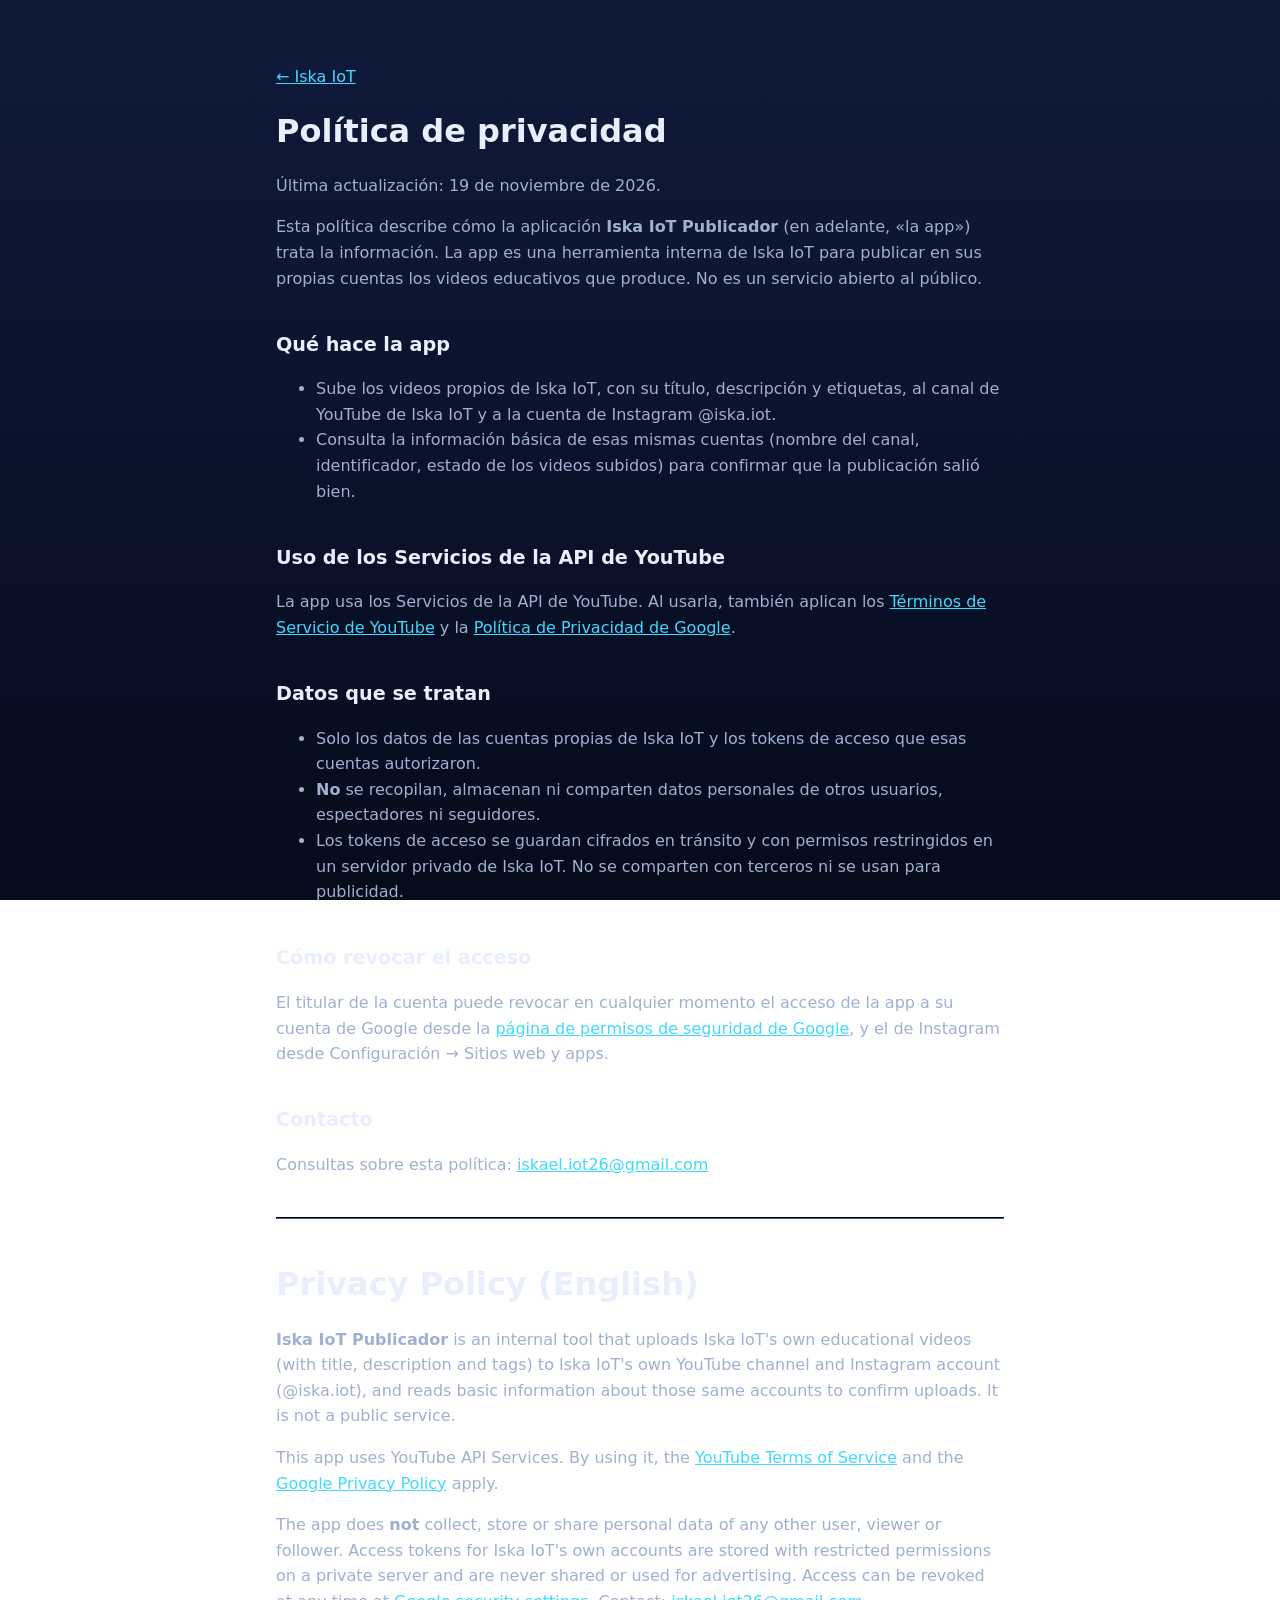
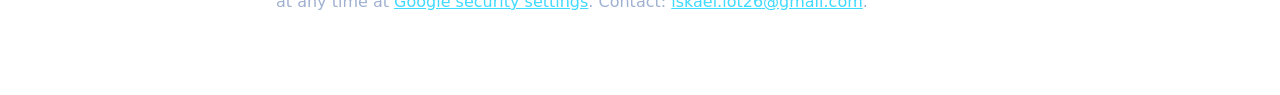
==== privacidad.html @ 3dccb787 "Web de Iska IoT: inicio, privacidad y términos" ====
<!doctype html><html lang="es"><head><meta charset="utf-8"><meta name="viewport" content="width=device-width,initial-scale=1">
<title>Política de privacidad · Iska IoT</title><link rel="icon" href="logo.png"><link rel="stylesheet" href="estilo.css"></head><body><main>
<p><a href="./">← Iska IoT</a></p>
<h1>Política de privacidad</h1>
<p>Última actualización: 19 de noviembre de 2026.</p>
<p>Esta política describe cómo la aplicación <strong>Iska IoT Publicador</strong> (en adelante, «la app») trata la información. La app es una herramienta interna de Iska IoT para publicar en sus propias cuentas los videos educativos que produce. No es un servicio abierto al público.</p>
<h2>Qué hace la app</h2>
<ul>
<li>Sube los videos propios de Iska IoT, con su título, descripción y etiquetas, al canal de YouTube de Iska IoT y a la cuenta de Instagram @iska.iot.</li>
<li>Consulta la información básica de esas mismas cuentas (nombre del canal, identificador, estado de los videos subidos) para confirmar que la publicación salió bien.</li>
</ul>
<h2>Uso de los Servicios de la API de YouTube</h2>
<p>La app usa los Servicios de la API de YouTube. Al usarla, también aplican los <a href="https://www.youtube.com/t/terms">Términos de Servicio de YouTube</a> y la <a href="https://policies.google.com/privacy">Política de Privacidad de Google</a>.</p>
<h2>Datos que se tratan</h2>
<ul>
<li>Solo los datos de las cuentas propias de Iska IoT y los tokens de acceso que esas cuentas autorizaron.</li>
<li><strong>No</strong> se recopilan, almacenan ni comparten datos personales de otros usuarios, espectadores ni seguidores.</li>
<li>Los tokens de acceso se guardan cifrados en tránsito y con permisos restringidos en un servidor privado de Iska IoT. No se comparten con terceros ni se usan para publicidad.</li>
</ul>
<h2>Cómo revocar el acceso</h2>
<p>El titular de la cuenta puede revocar en cualquier momento el acceso de la app a su cuenta de Google desde la <a href="https://security.google.com/settings/security/permissions">página de permisos de seguridad de Google</a>, y el de Instagram desde Configuración → Sitios web y apps.</p>
<h2>Contacto</h2>
<p>Consultas sobre esta política: <a href="mailto:iskael.iot26@gmail.com">iskael.iot26@gmail.com</a></p>
<hr style="border-color:#1d2b4f;margin:40px 0">
<h1>Privacy Policy (English)</h1>
<p><strong>Iska IoT Publicador</strong> is an internal tool that uploads Iska IoT's own educational videos (with title, description and tags) to Iska IoT's own YouTube channel and Instagram account (@iska.iot), and reads basic information about those same accounts to confirm uploads. It is not a public service.</p>
<p>This app uses YouTube API Services. By using it, the <a href="https://www.youtube.com/t/terms">YouTube Terms of Service</a> and the <a href="https://policies.google.com/privacy">Google Privacy Policy</a> apply.</p>
<p>The app does <strong>not</strong> collect, store or share personal data of any other user, viewer or follower. Access tokens for Iska IoT's own accounts are stored with restricted permissions on a private server and are never shared or used for advertising. Access can be revoked at any time at <a href="https://security.google.com/settings/security/permissions">Google security settings</a>. Contact: <a href="mailto:iskael.iot26@gmail.com">iskael.iot26@gmail.com</a>.</p>
</main></body></html>
---- estilo.css ----
:root{--fondo:#060b1c;--texto:#e8eefc;--suave:#9fb0d0;--cyan:#40d9ff;--borde:#1d2b4f}
*{box-sizing:border-box}body{margin:0;background:linear-gradient(#0f1a3b,#060b1c) fixed;color:var(--texto);font:16px/1.6 system-ui,-apple-system,"Segoe UI",Roboto,sans-serif}
main{max-width:760px;margin:0 auto;padding:48px 16px 64px}a{color:var(--cyan)}h1{font-size:2rem;margin:.2em 0}h2{font-size:1.2rem;margin-top:2em}
.logo{width:160px;height:160px;border-radius:50%;display:block;margin:0 auto 16px;box-shadow:0 0 40px rgba(64,217,255,.35)}
.centro{text-align:center}.redes{display:flex;gap:12px;justify-content:center;flex-wrap:wrap;margin:24px 0}
.redes a{border:1px solid var(--borde);padding:10px 18px;border-radius:999px;text-decoration:none;background:rgba(255,255,255,.03)}
p,li{color:var(--suave)}footer{margin-top:48px;font-size:.9rem;color:var(--suave);text-align:center}
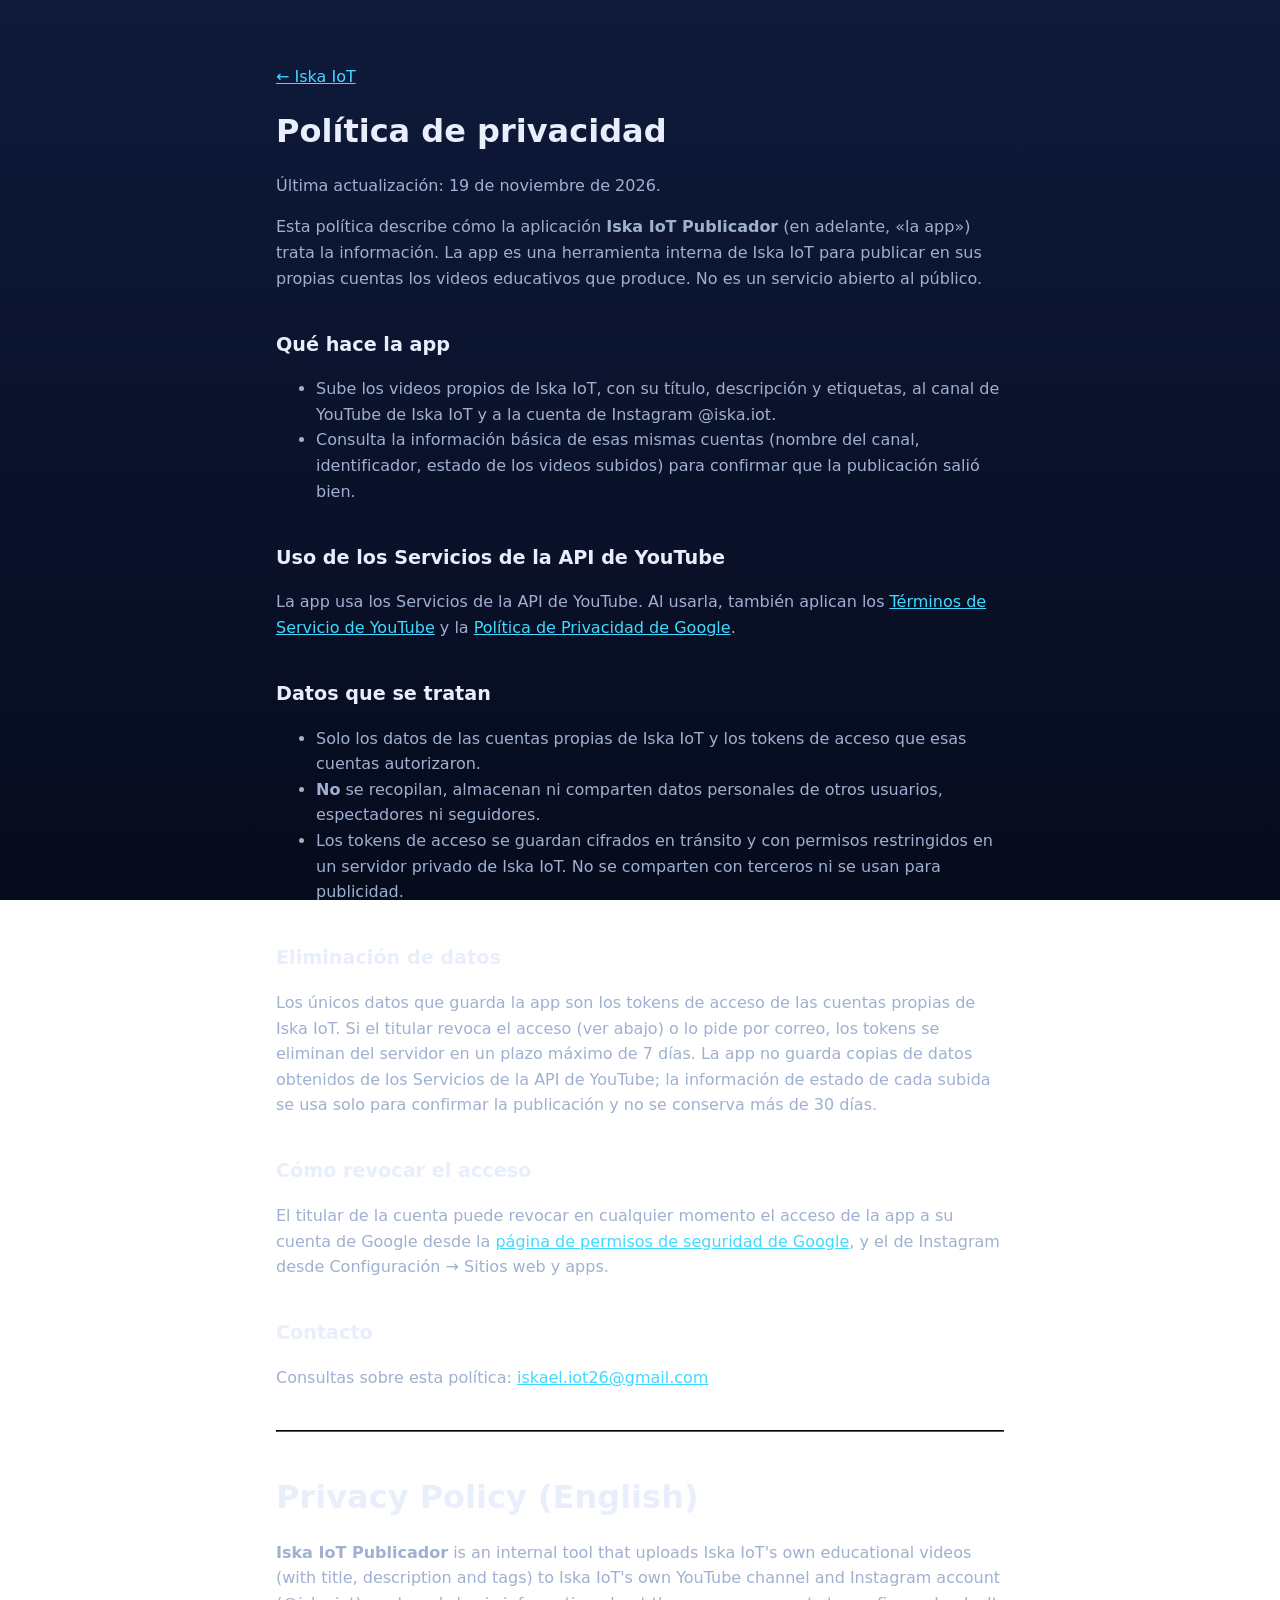
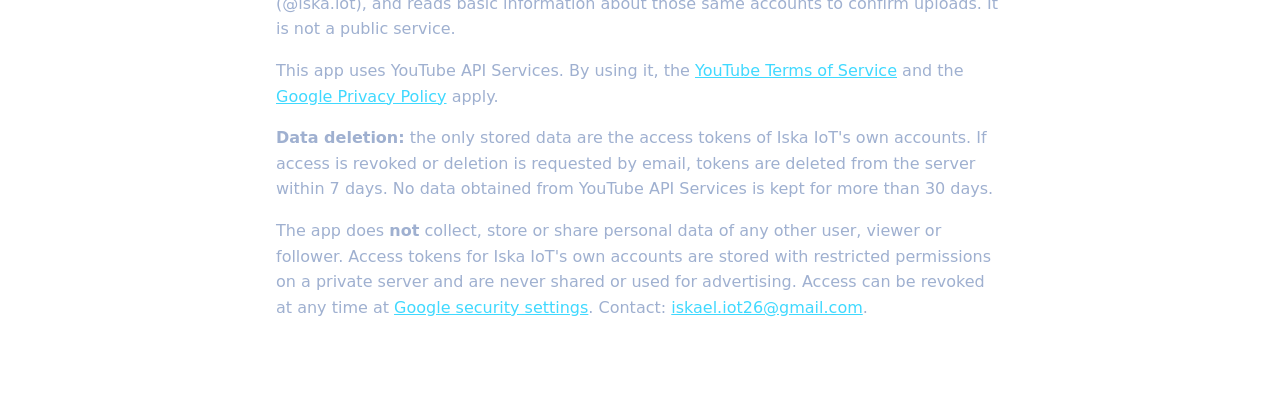
==== commit cf17b0ce: "Privacidad: eliminación de datos; inicio: marca de YouTube y enlace a la política" ====
--- a/privacidad.html
+++ b/privacidad.html
@@ -17,6 +17,8 @@
 <li><strong>No</strong> se recopilan, almacenan ni comparten datos personales de otros usuarios, espectadores ni seguidores.</li>
 <li>Los tokens de acceso se guardan cifrados en tránsito y con permisos restringidos en un servidor privado de Iska IoT. No se comparten con terceros ni se usan para publicidad.</li>
 </ul>
+<h2>Eliminación de datos</h2>
+<p>Los únicos datos que guarda la app son los tokens de acceso de las cuentas propias de Iska IoT. Si el titular revoca el acceso (ver abajo) o lo pide por correo, los tokens se eliminan del servidor en un plazo máximo de 7 días. La app no guarda copias de datos obtenidos de los Servicios de la API de YouTube; la información de estado de cada subida se usa solo para confirmar la publicación y no se conserva más de 30 días.</p>
 <h2>Cómo revocar el acceso</h2>
 <p>El titular de la cuenta puede revocar en cualquier momento el acceso de la app a su cuenta de Google desde la <a href="https://security.google.com/settings/security/permissions">página de permisos de seguridad de Google</a>, y el de Instagram desde Configuración → Sitios web y apps.</p>
 <h2>Contacto</h2>
@@ -25,5 +27,6 @@
 <h1>Privacy Policy (English)</h1>
 <p><strong>Iska IoT Publicador</strong> is an internal tool that uploads Iska IoT's own educational videos (with title, description and tags) to Iska IoT's own YouTube channel and Instagram account (@iska.iot), and reads basic information about those same accounts to confirm uploads. It is not a public service.</p>
 <p>This app uses YouTube API Services. By using it, the <a href="https://www.youtube.com/t/terms">YouTube Terms of Service</a> and the <a href="https://policies.google.com/privacy">Google Privacy Policy</a> apply.</p>
+<p><strong>Data deletion:</strong> the only stored data are the access tokens of Iska IoT's own accounts. If access is revoked or deletion is requested by email, tokens are deleted from the server within 7 days. No data obtained from YouTube API Services is kept for more than 30 days.</p>
 <p>The app does <strong>not</strong> collect, store or share personal data of any other user, viewer or follower. Access tokens for Iska IoT's own accounts are stored with restricted permissions on a private server and are never shared or used for advertising. Access can be revoked at any time at <a href="https://security.google.com/settings/security/permissions">Google security settings</a>. Contact: <a href="mailto:iskael.iot26@gmail.com">iskael.iot26@gmail.com</a>.</p>
 </main></body></html>
--- a/estilo.css
+++ b/estilo.css
@@ -5,3 +5,4 @@
 .centro{text-align:center}.redes{display:flex;gap:12px;justify-content:center;flex-wrap:wrap;margin:24px 0}
 .redes a{border:1px solid var(--borde);padding:10px 18px;border-radius:999px;text-decoration:none;background:rgba(255,255,255,.03)}
 p,li{color:var(--suave)}footer{margin-top:48px;font-size:.9rem;color:var(--suave);text-align:center}
+.yt{display:inline-flex;align-items:center;gap:8px}.api{border:1px solid var(--borde);border-radius:14px;padding:14px 16px;background:rgba(255,255,255,.03)}
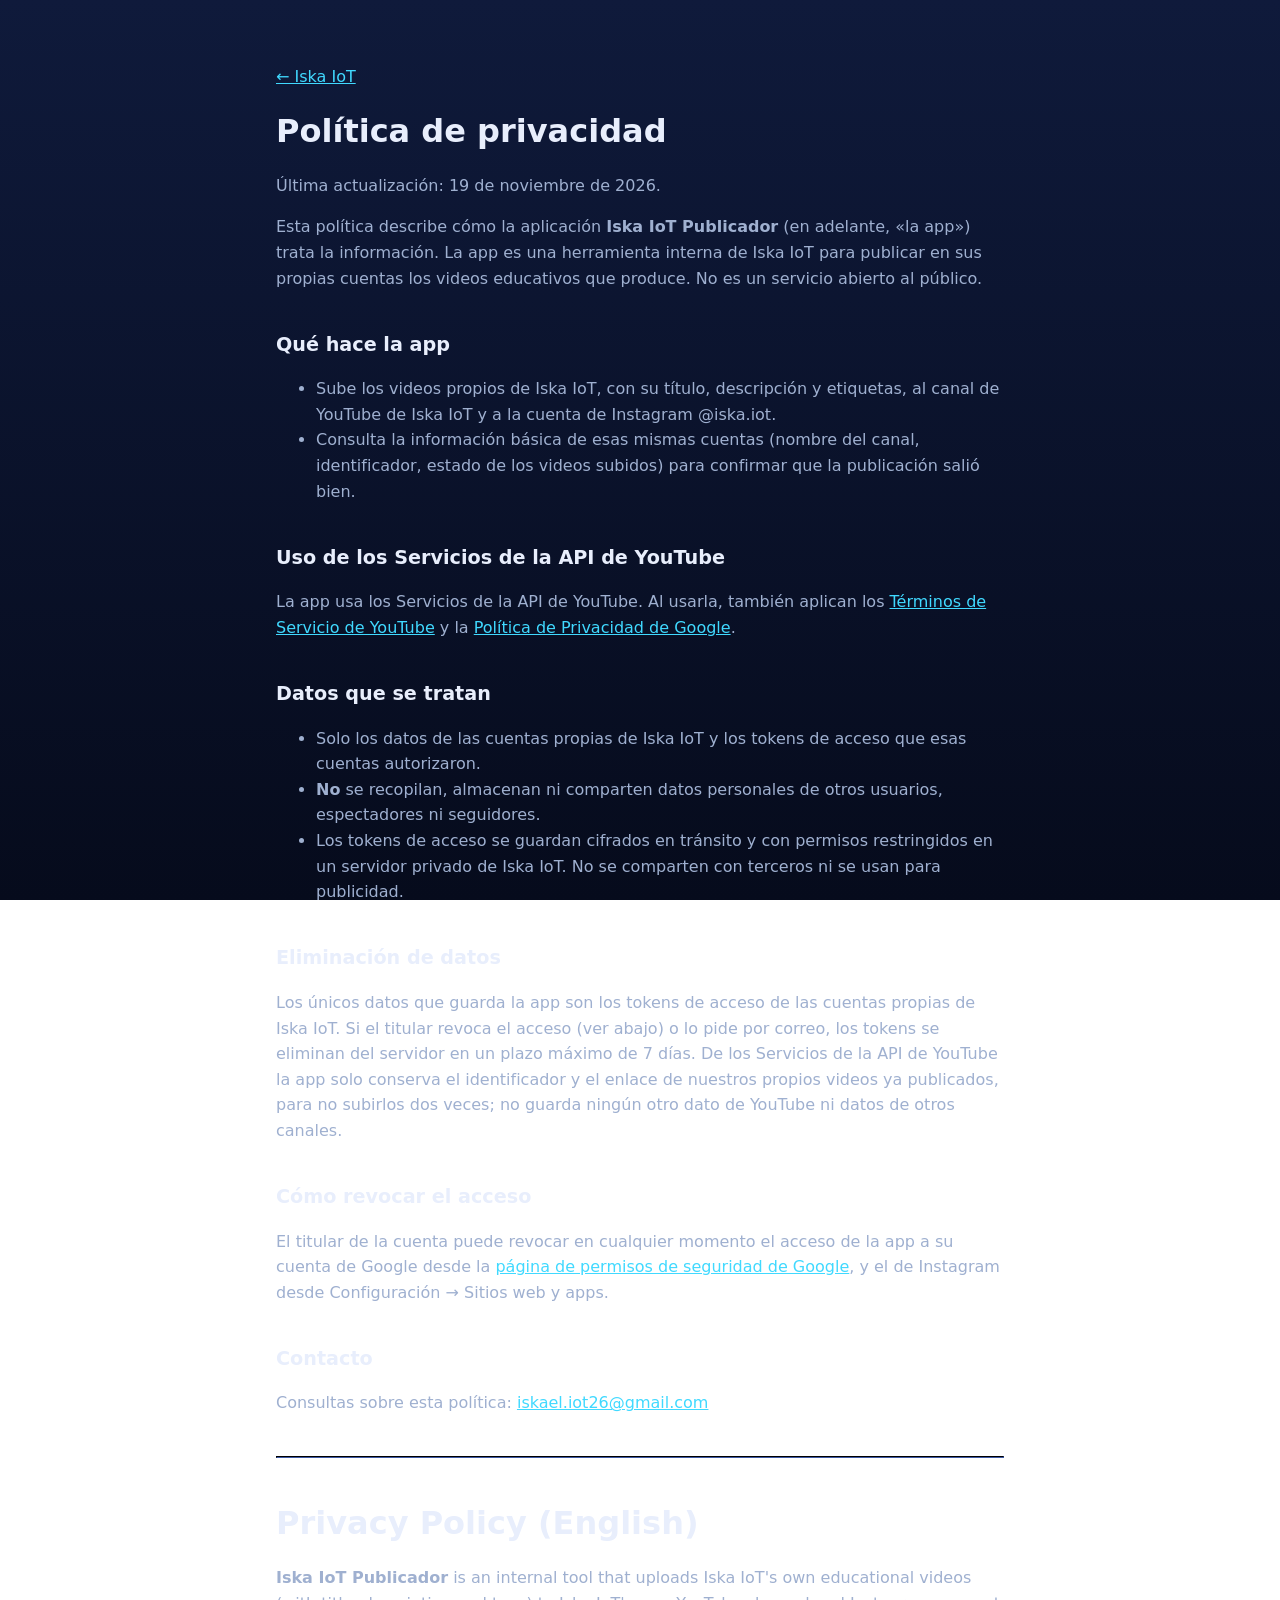
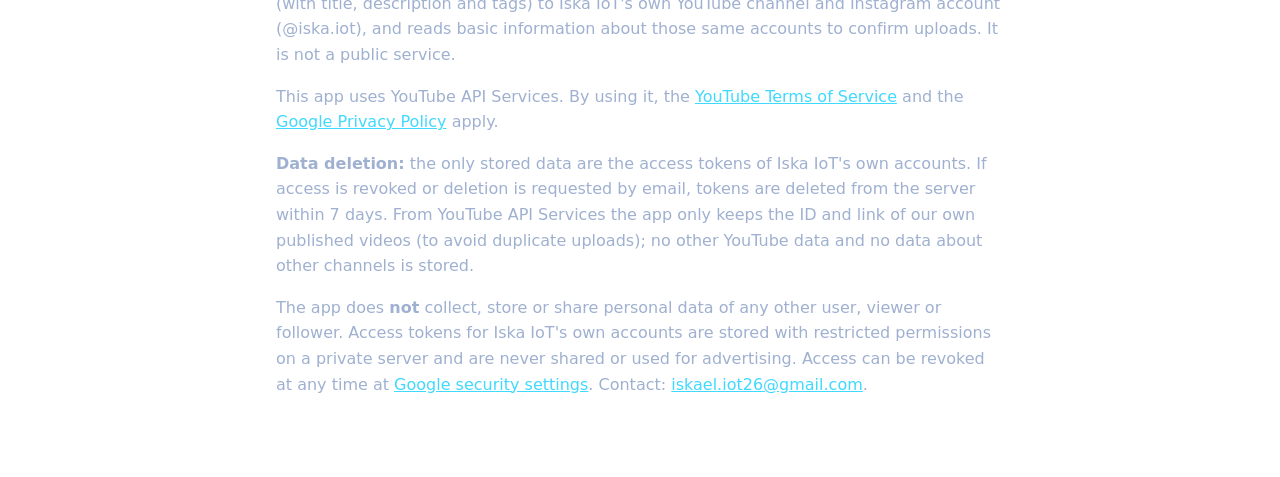
==== commit ce5782ae: "Privacidad: describir exactamente qué se conserva" ====
--- a/privacidad.html
+++ b/privacidad.html
@@ -18,7 +18,7 @@
 <li>Los tokens de acceso se guardan cifrados en tránsito y con permisos restringidos en un servidor privado de Iska IoT. No se comparten con terceros ni se usan para publicidad.</li>
 </ul>
 <h2>Eliminación de datos</h2>
-<p>Los únicos datos que guarda la app son los tokens de acceso de las cuentas propias de Iska IoT. Si el titular revoca el acceso (ver abajo) o lo pide por correo, los tokens se eliminan del servidor en un plazo máximo de 7 días. La app no guarda copias de datos obtenidos de los Servicios de la API de YouTube; la información de estado de cada subida se usa solo para confirmar la publicación y no se conserva más de 30 días.</p>
+<p>Los únicos datos que guarda la app son los tokens de acceso de las cuentas propias de Iska IoT. Si el titular revoca el acceso (ver abajo) o lo pide por correo, los tokens se eliminan del servidor en un plazo máximo de 7 días. De los Servicios de la API de YouTube la app solo conserva el identificador y el enlace de nuestros propios videos ya publicados, para no subirlos dos veces; no guarda ningún otro dato de YouTube ni datos de otros canales.</p>
 <h2>Cómo revocar el acceso</h2>
 <p>El titular de la cuenta puede revocar en cualquier momento el acceso de la app a su cuenta de Google desde la <a href="https://security.google.com/settings/security/permissions">página de permisos de seguridad de Google</a>, y el de Instagram desde Configuración → Sitios web y apps.</p>
 <h2>Contacto</h2>
@@ -27,6 +27,6 @@
 <h1>Privacy Policy (English)</h1>
 <p><strong>Iska IoT Publicador</strong> is an internal tool that uploads Iska IoT's own educational videos (with title, description and tags) to Iska IoT's own YouTube channel and Instagram account (@iska.iot), and reads basic information about those same accounts to confirm uploads. It is not a public service.</p>
 <p>This app uses YouTube API Services. By using it, the <a href="https://www.youtube.com/t/terms">YouTube Terms of Service</a> and the <a href="https://policies.google.com/privacy">Google Privacy Policy</a> apply.</p>
-<p><strong>Data deletion:</strong> the only stored data are the access tokens of Iska IoT's own accounts. If access is revoked or deletion is requested by email, tokens are deleted from the server within 7 days. No data obtained from YouTube API Services is kept for more than 30 days.</p>
+<p><strong>Data deletion:</strong> the only stored data are the access tokens of Iska IoT's own accounts. If access is revoked or deletion is requested by email, tokens are deleted from the server within 7 days. From YouTube API Services the app only keeps the ID and link of our own published videos (to avoid duplicate uploads); no other YouTube data and no data about other channels is stored.</p>
 <p>The app does <strong>not</strong> collect, store or share personal data of any other user, viewer or follower. Access tokens for Iska IoT's own accounts are stored with restricted permissions on a private server and are never shared or used for advertising. Access can be revoked at any time at <a href="https://security.google.com/settings/security/permissions">Google security settings</a>. Contact: <a href="mailto:iskael.iot26@gmail.com">iskael.iot26@gmail.com</a>.</p>
 </main></body></html>
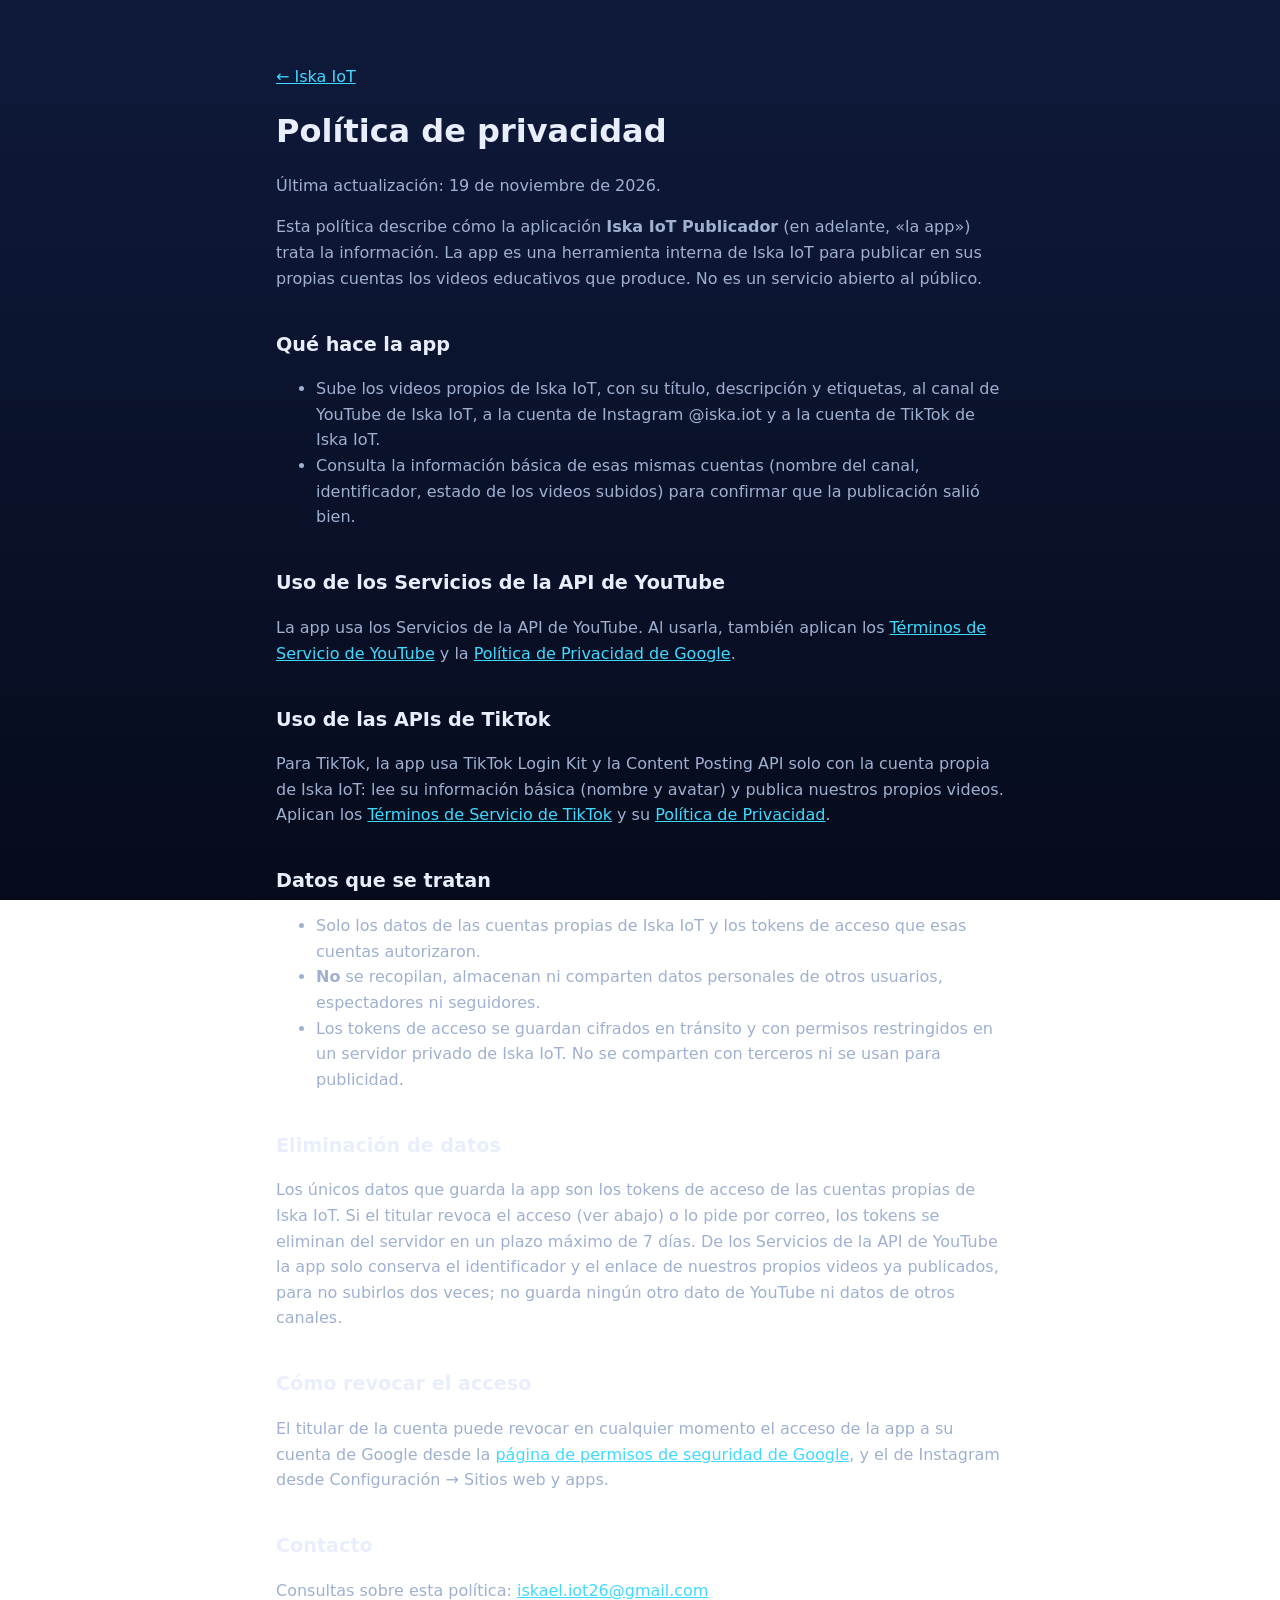
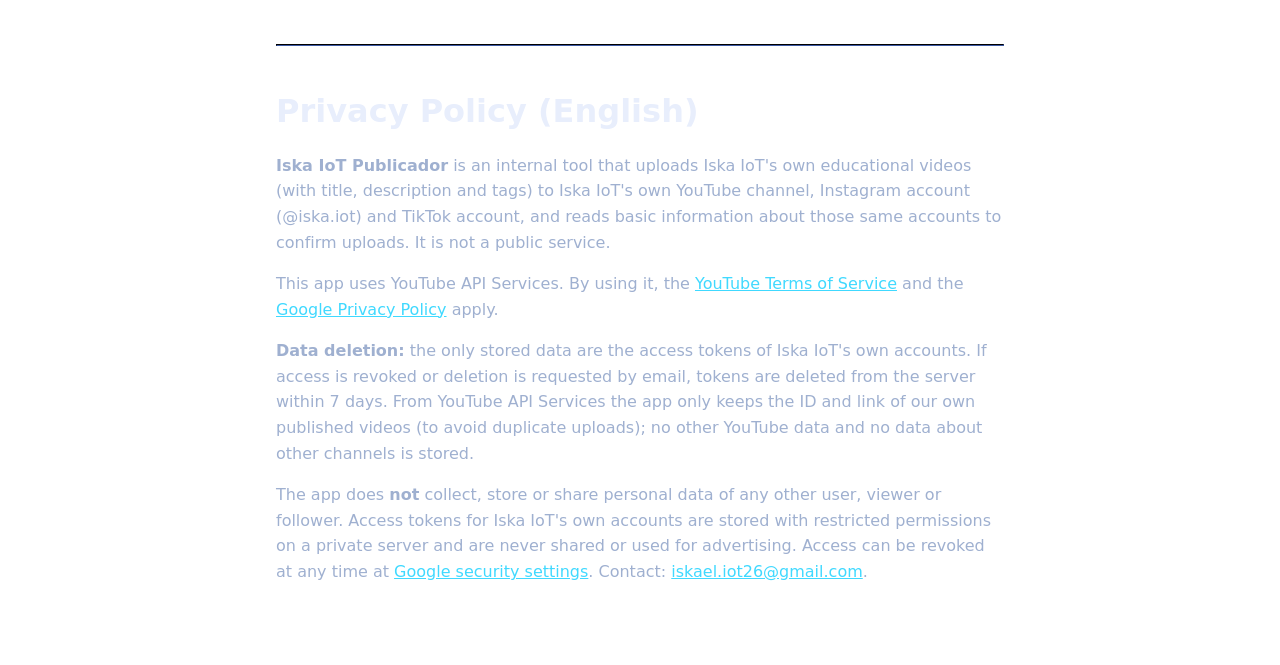
==== commit 5a81d201: "Página de retorno OAuth y TikTok en privacidad/términos" ====
--- a/privacidad.html
+++ b/privacidad.html
@@ -6,11 +6,13 @@
 <p>Esta política describe cómo la aplicación <strong>Iska IoT Publicador</strong> (en adelante, «la app») trata la información. La app es una herramienta interna de Iska IoT para publicar en sus propias cuentas los videos educativos que produce. No es un servicio abierto al público.</p>
 <h2>Qué hace la app</h2>
 <ul>
-<li>Sube los videos propios de Iska IoT, con su título, descripción y etiquetas, al canal de YouTube de Iska IoT y a la cuenta de Instagram @iska.iot.</li>
+<li>Sube los videos propios de Iska IoT, con su título, descripción y etiquetas, al canal de YouTube de Iska IoT, a la cuenta de Instagram @iska.iot y a la cuenta de TikTok de Iska IoT.</li>
 <li>Consulta la información básica de esas mismas cuentas (nombre del canal, identificador, estado de los videos subidos) para confirmar que la publicación salió bien.</li>
 </ul>
 <h2>Uso de los Servicios de la API de YouTube</h2>
 <p>La app usa los Servicios de la API de YouTube. Al usarla, también aplican los <a href="https://www.youtube.com/t/terms">Términos de Servicio de YouTube</a> y la <a href="https://policies.google.com/privacy">Política de Privacidad de Google</a>.</p>
+<h2>Uso de las APIs de TikTok</h2>
+<p>Para TikTok, la app usa TikTok Login Kit y la Content Posting API solo con la cuenta propia de Iska IoT: lee su información básica (nombre y avatar) y publica nuestros propios videos. Aplican los <a href="https://www.tiktok.com/legal/page/global/terms-of-service/es">Términos de Servicio de TikTok</a> y su <a href="https://www.tiktok.com/legal/page/row/privacy-policy/es">Política de Privacidad</a>.</p>
 <h2>Datos que se tratan</h2>
 <ul>
 <li>Solo los datos de las cuentas propias de Iska IoT y los tokens de acceso que esas cuentas autorizaron.</li>
@@ -25,7 +27,7 @@
 <p>Consultas sobre esta política: <a href="mailto:iskael.iot26@gmail.com">iskael.iot26@gmail.com</a></p>
 <hr style="border-color:#1d2b4f;margin:40px 0">
 <h1>Privacy Policy (English)</h1>
-<p><strong>Iska IoT Publicador</strong> is an internal tool that uploads Iska IoT's own educational videos (with title, description and tags) to Iska IoT's own YouTube channel and Instagram account (@iska.iot), and reads basic information about those same accounts to confirm uploads. It is not a public service.</p>
+<p><strong>Iska IoT Publicador</strong> is an internal tool that uploads Iska IoT's own educational videos (with title, description and tags) to Iska IoT's own YouTube channel, Instagram account (@iska.iot) and TikTok account, and reads basic information about those same accounts to confirm uploads. It is not a public service.</p>
 <p>This app uses YouTube API Services. By using it, the <a href="https://www.youtube.com/t/terms">YouTube Terms of Service</a> and the <a href="https://policies.google.com/privacy">Google Privacy Policy</a> apply.</p>
 <p><strong>Data deletion:</strong> the only stored data are the access tokens of Iska IoT's own accounts. If access is revoked or deletion is requested by email, tokens are deleted from the server within 7 days. From YouTube API Services the app only keeps the ID and link of our own published videos (to avoid duplicate uploads); no other YouTube data and no data about other channels is stored.</p>
 <p>The app does <strong>not</strong> collect, store or share personal data of any other user, viewer or follower. Access tokens for Iska IoT's own accounts are stored with restricted permissions on a private server and are never shared or used for advertising. Access can be revoked at any time at <a href="https://security.google.com/settings/security/permissions">Google security settings</a>. Contact: <a href="mailto:iskael.iot26@gmail.com">iskael.iot26@gmail.com</a>.</p>
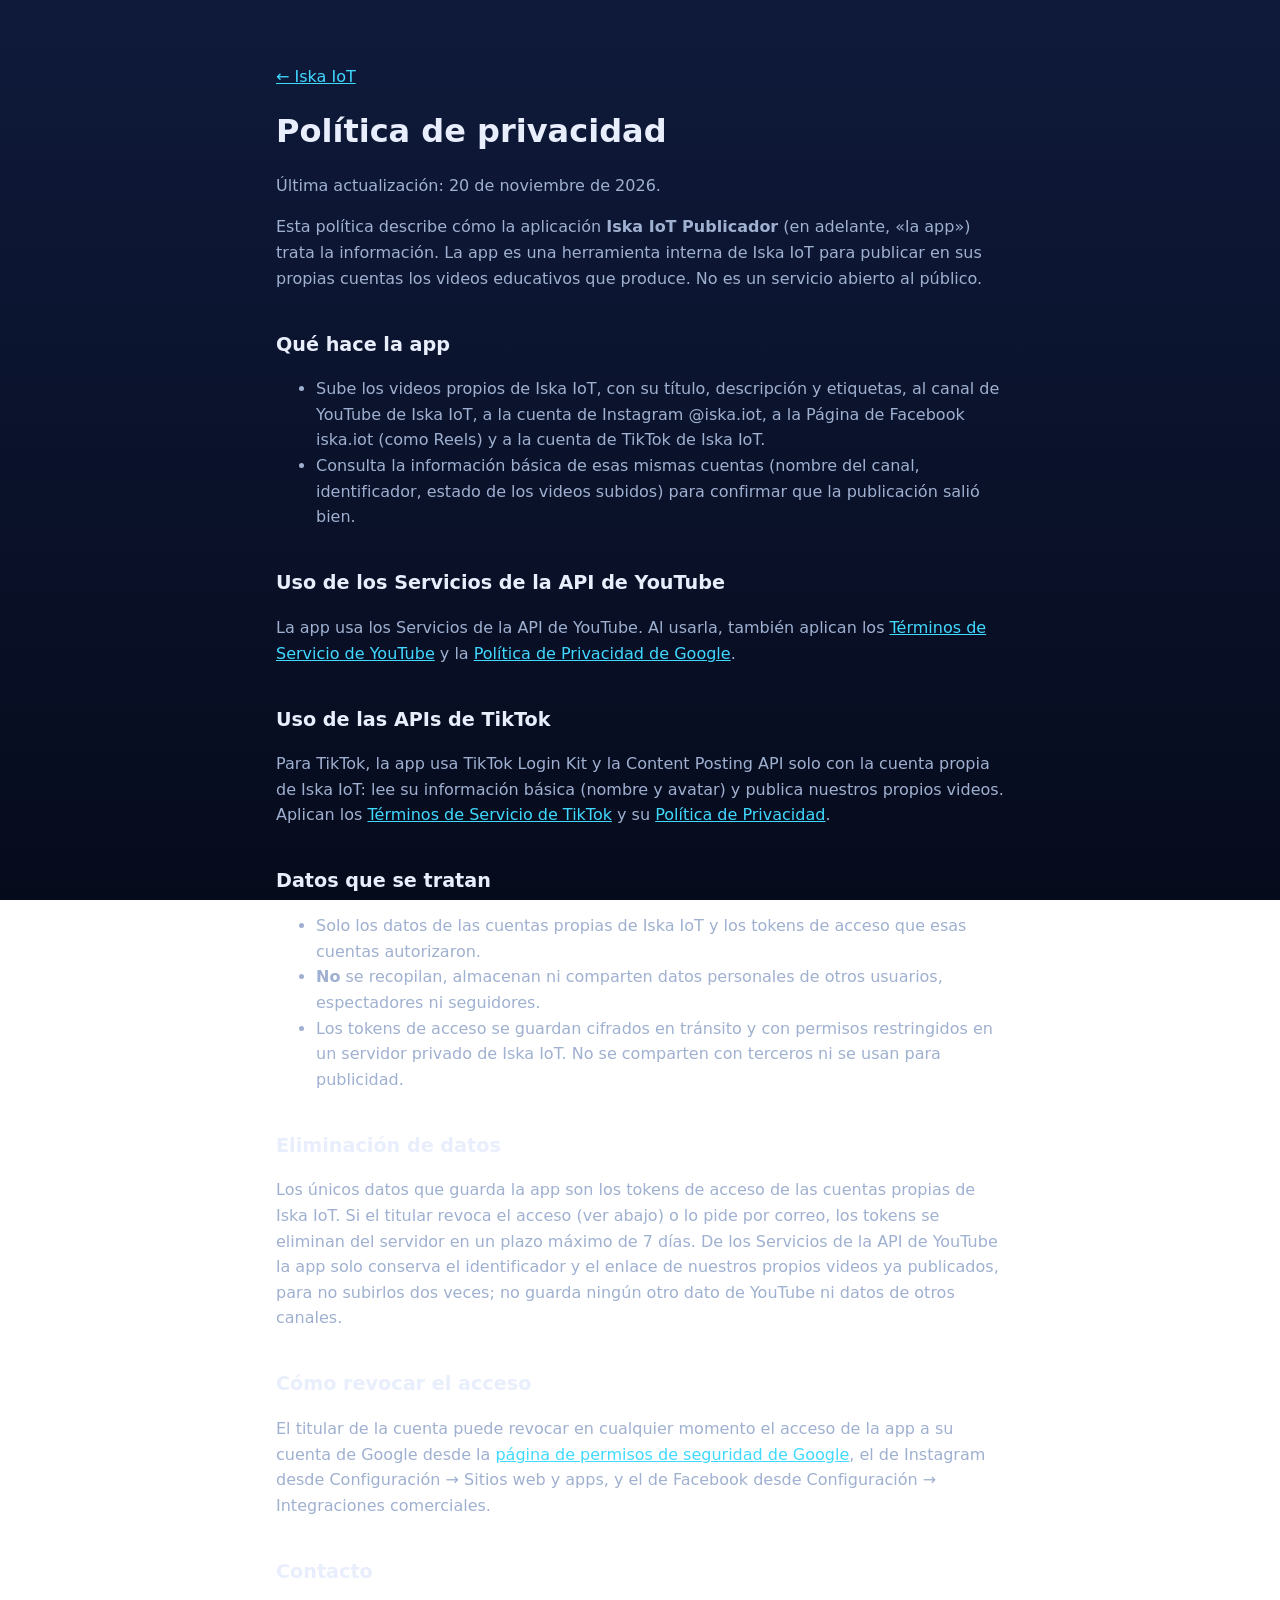
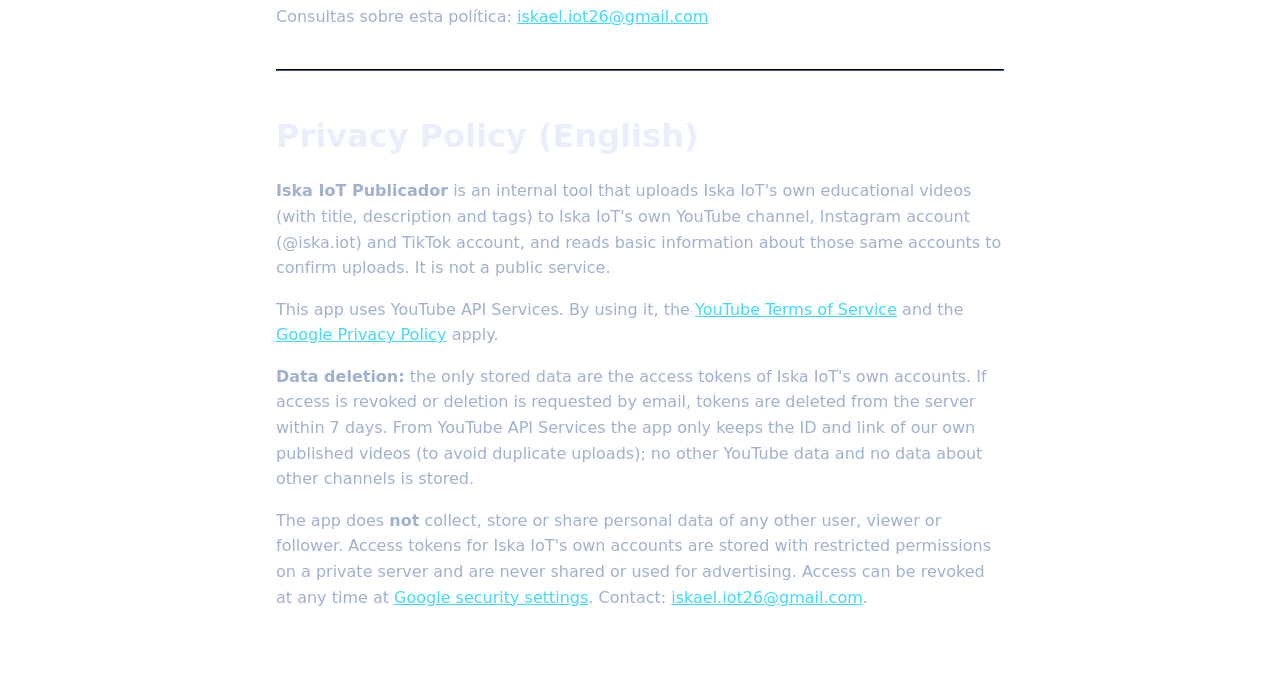
==== commit 42b44343: "Política: agrega la Página de Facebook y ancla de eliminación de datos" ====
--- a/privacidad.html
+++ b/privacidad.html
@@ -2,11 +2,11 @@
 <title>Política de privacidad · Iska IoT</title><link rel="icon" href="logo.png"><link rel="stylesheet" href="estilo.css"></head><body><main>
 <p><a href="./">← Iska IoT</a></p>
 <h1>Política de privacidad</h1>
-<p>Última actualización: 19 de noviembre de 2026.</p>
+<p>Última actualización: 20 de noviembre de 2026.</p>
 <p>Esta política describe cómo la aplicación <strong>Iska IoT Publicador</strong> (en adelante, «la app») trata la información. La app es una herramienta interna de Iska IoT para publicar en sus propias cuentas los videos educativos que produce. No es un servicio abierto al público.</p>
 <h2>Qué hace la app</h2>
 <ul>
-<li>Sube los videos propios de Iska IoT, con su título, descripción y etiquetas, al canal de YouTube de Iska IoT, a la cuenta de Instagram @iska.iot y a la cuenta de TikTok de Iska IoT.</li>
+<li>Sube los videos propios de Iska IoT, con su título, descripción y etiquetas, al canal de YouTube de Iska IoT, a la cuenta de Instagram @iska.iot, a la Página de Facebook iska.iot (como Reels) y a la cuenta de TikTok de Iska IoT.</li>
 <li>Consulta la información básica de esas mismas cuentas (nombre del canal, identificador, estado de los videos subidos) para confirmar que la publicación salió bien.</li>
 </ul>
 <h2>Uso de los Servicios de la API de YouTube</h2>
@@ -19,10 +19,10 @@
 <li><strong>No</strong> se recopilan, almacenan ni comparten datos personales de otros usuarios, espectadores ni seguidores.</li>
 <li>Los tokens de acceso se guardan cifrados en tránsito y con permisos restringidos en un servidor privado de Iska IoT. No se comparten con terceros ni se usan para publicidad.</li>
 </ul>
-<h2>Eliminación de datos</h2>
+<h2 id="eliminacion">Eliminación de datos</h2>
 <p>Los únicos datos que guarda la app son los tokens de acceso de las cuentas propias de Iska IoT. Si el titular revoca el acceso (ver abajo) o lo pide por correo, los tokens se eliminan del servidor en un plazo máximo de 7 días. De los Servicios de la API de YouTube la app solo conserva el identificador y el enlace de nuestros propios videos ya publicados, para no subirlos dos veces; no guarda ningún otro dato de YouTube ni datos de otros canales.</p>
 <h2>Cómo revocar el acceso</h2>
-<p>El titular de la cuenta puede revocar en cualquier momento el acceso de la app a su cuenta de Google desde la <a href="https://security.google.com/settings/security/permissions">página de permisos de seguridad de Google</a>, y el de Instagram desde Configuración → Sitios web y apps.</p>
+<p>El titular de la cuenta puede revocar en cualquier momento el acceso de la app a su cuenta de Google desde la <a href="https://security.google.com/settings/security/permissions">página de permisos de seguridad de Google</a>, el de Instagram desde Configuración → Sitios web y apps, y el de Facebook desde Configuración → Integraciones comerciales.</p>
 <h2>Contacto</h2>
 <p>Consultas sobre esta política: <a href="mailto:iskael.iot26@gmail.com">iskael.iot26@gmail.com</a></p>
 <hr style="border-color:#1d2b4f;margin:40px 0">
